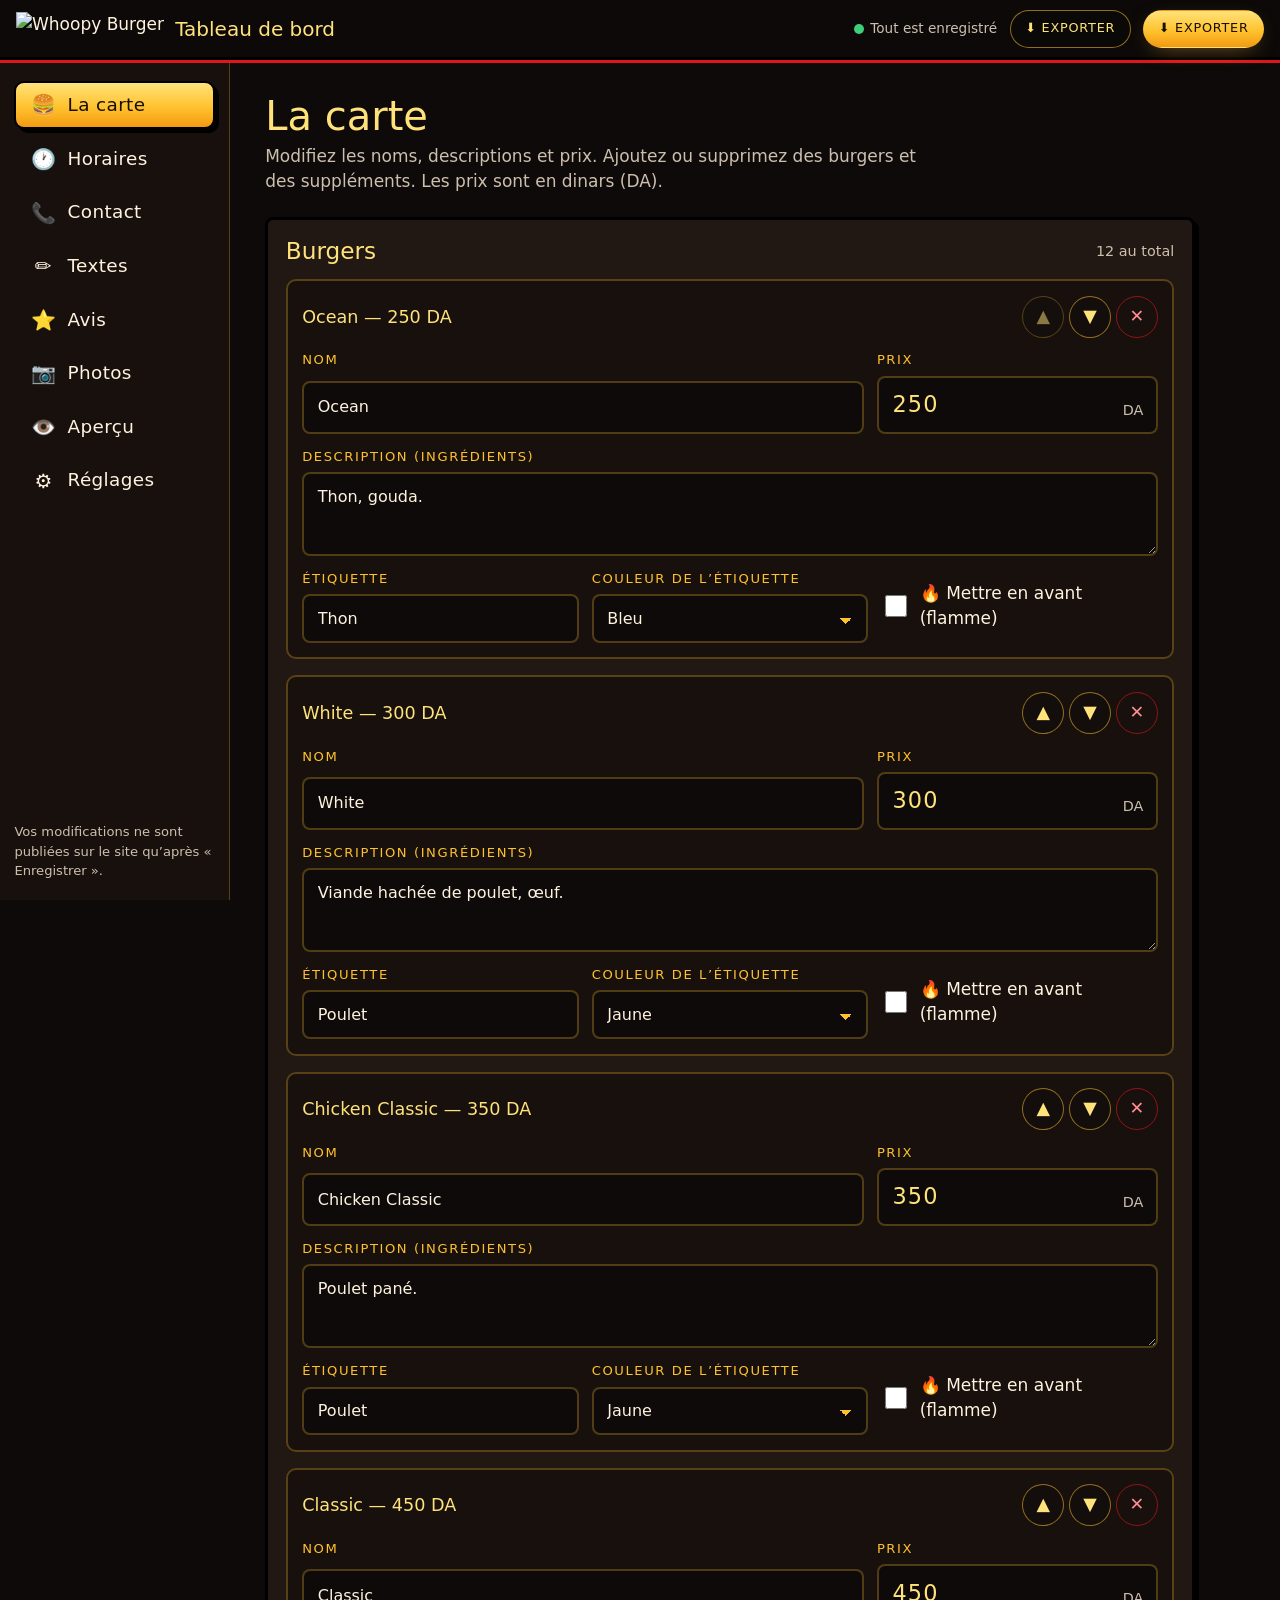
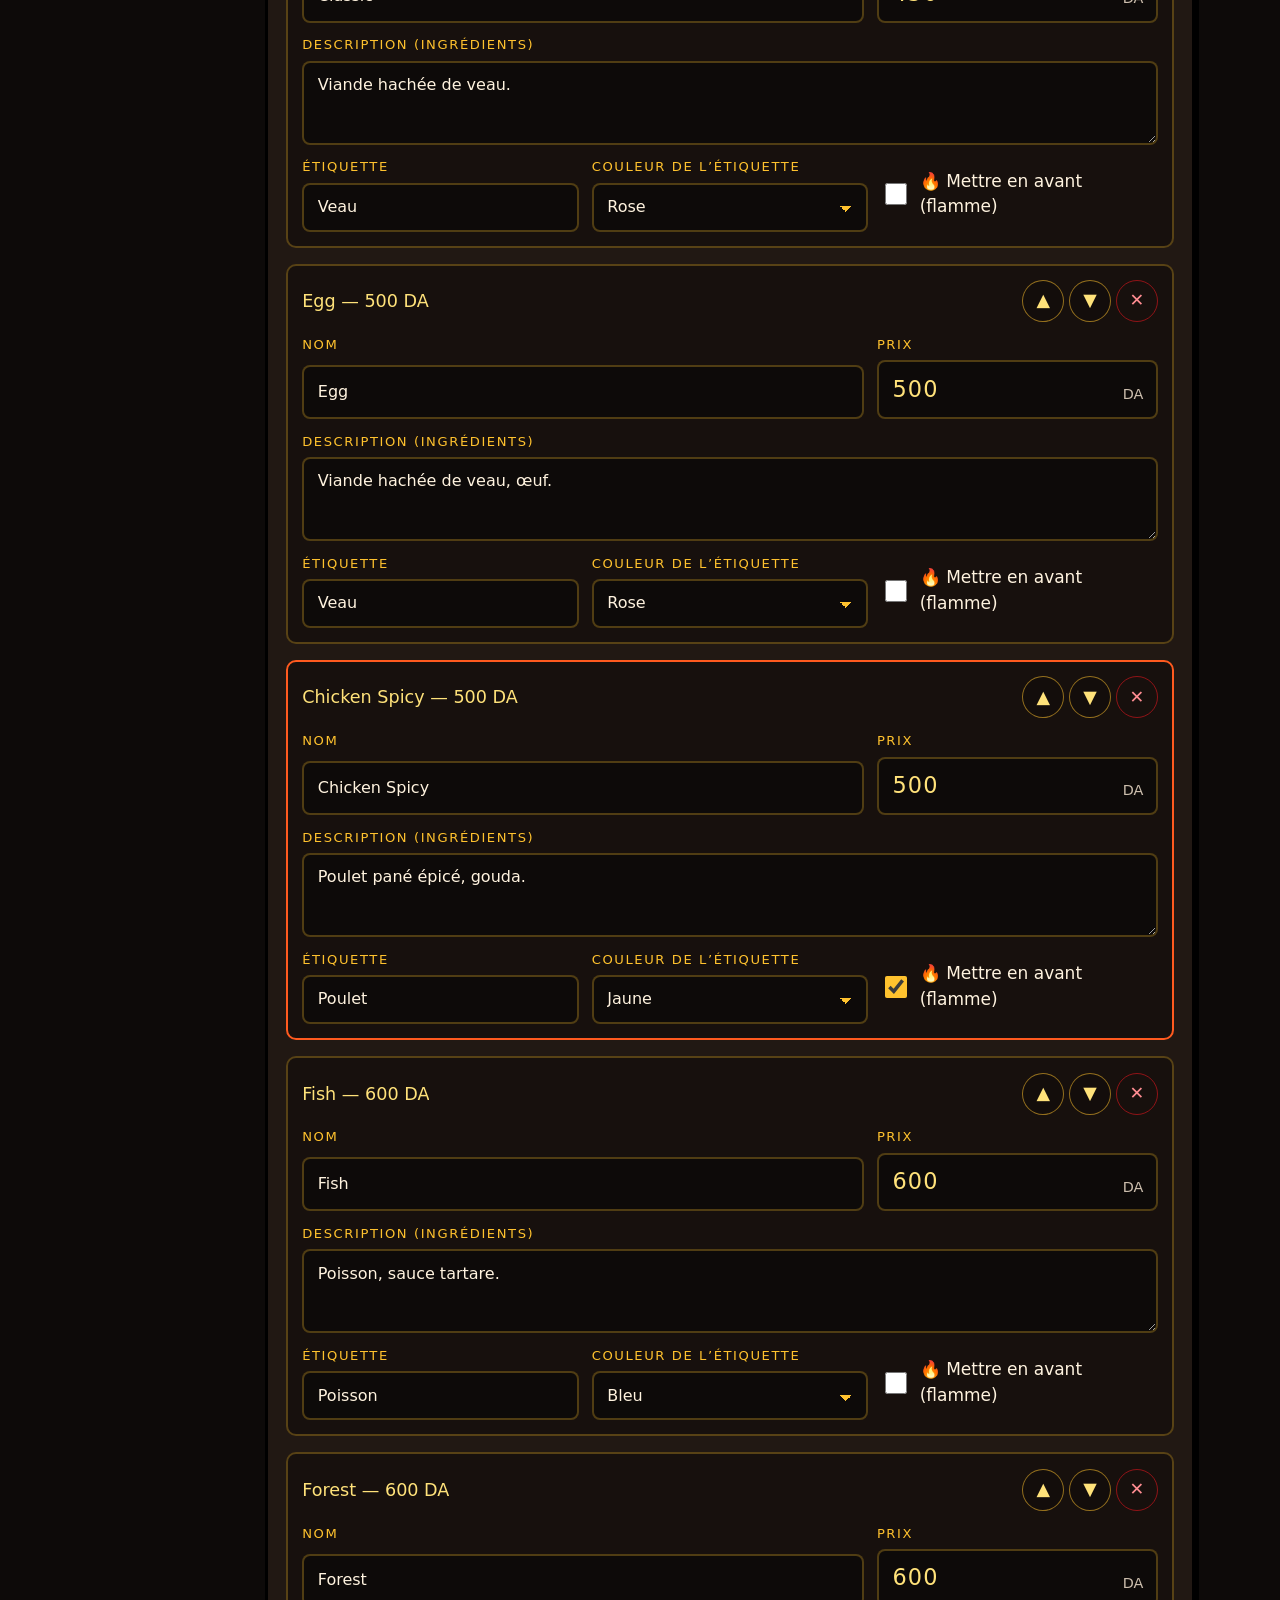
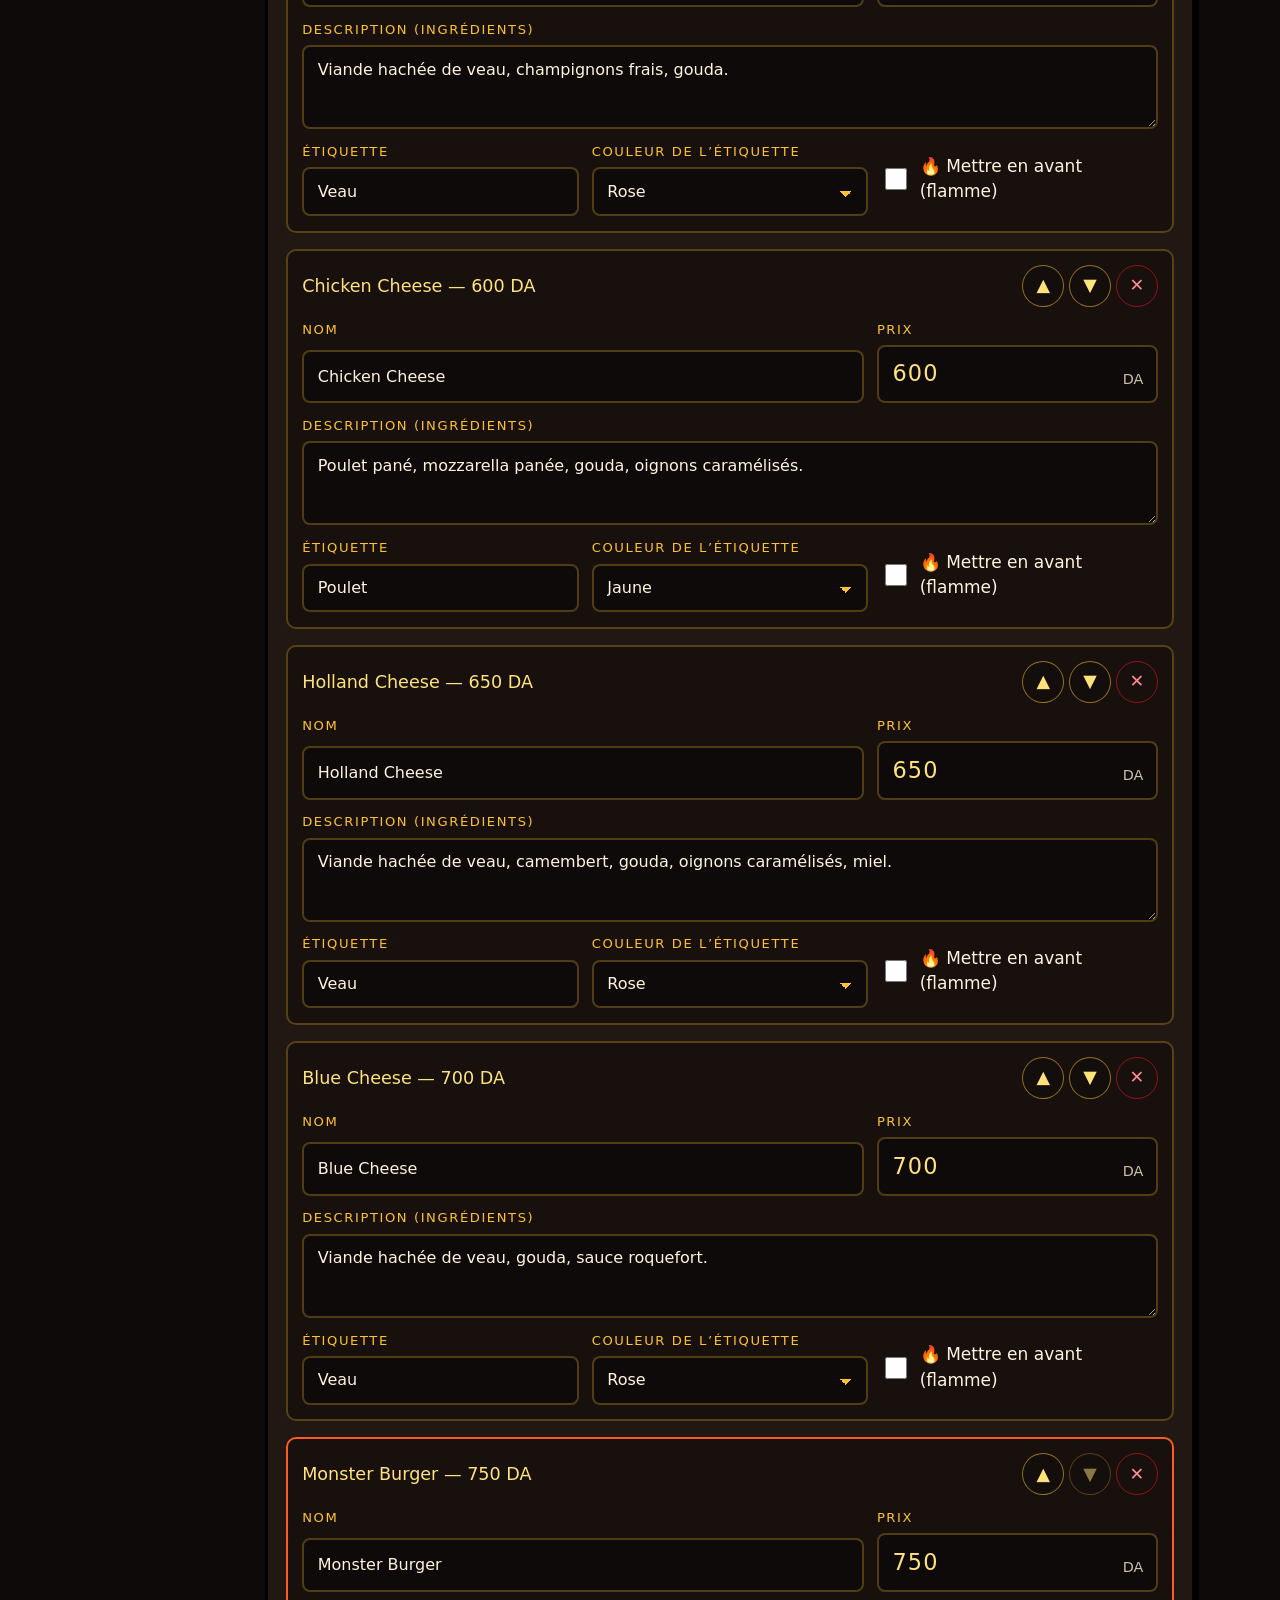
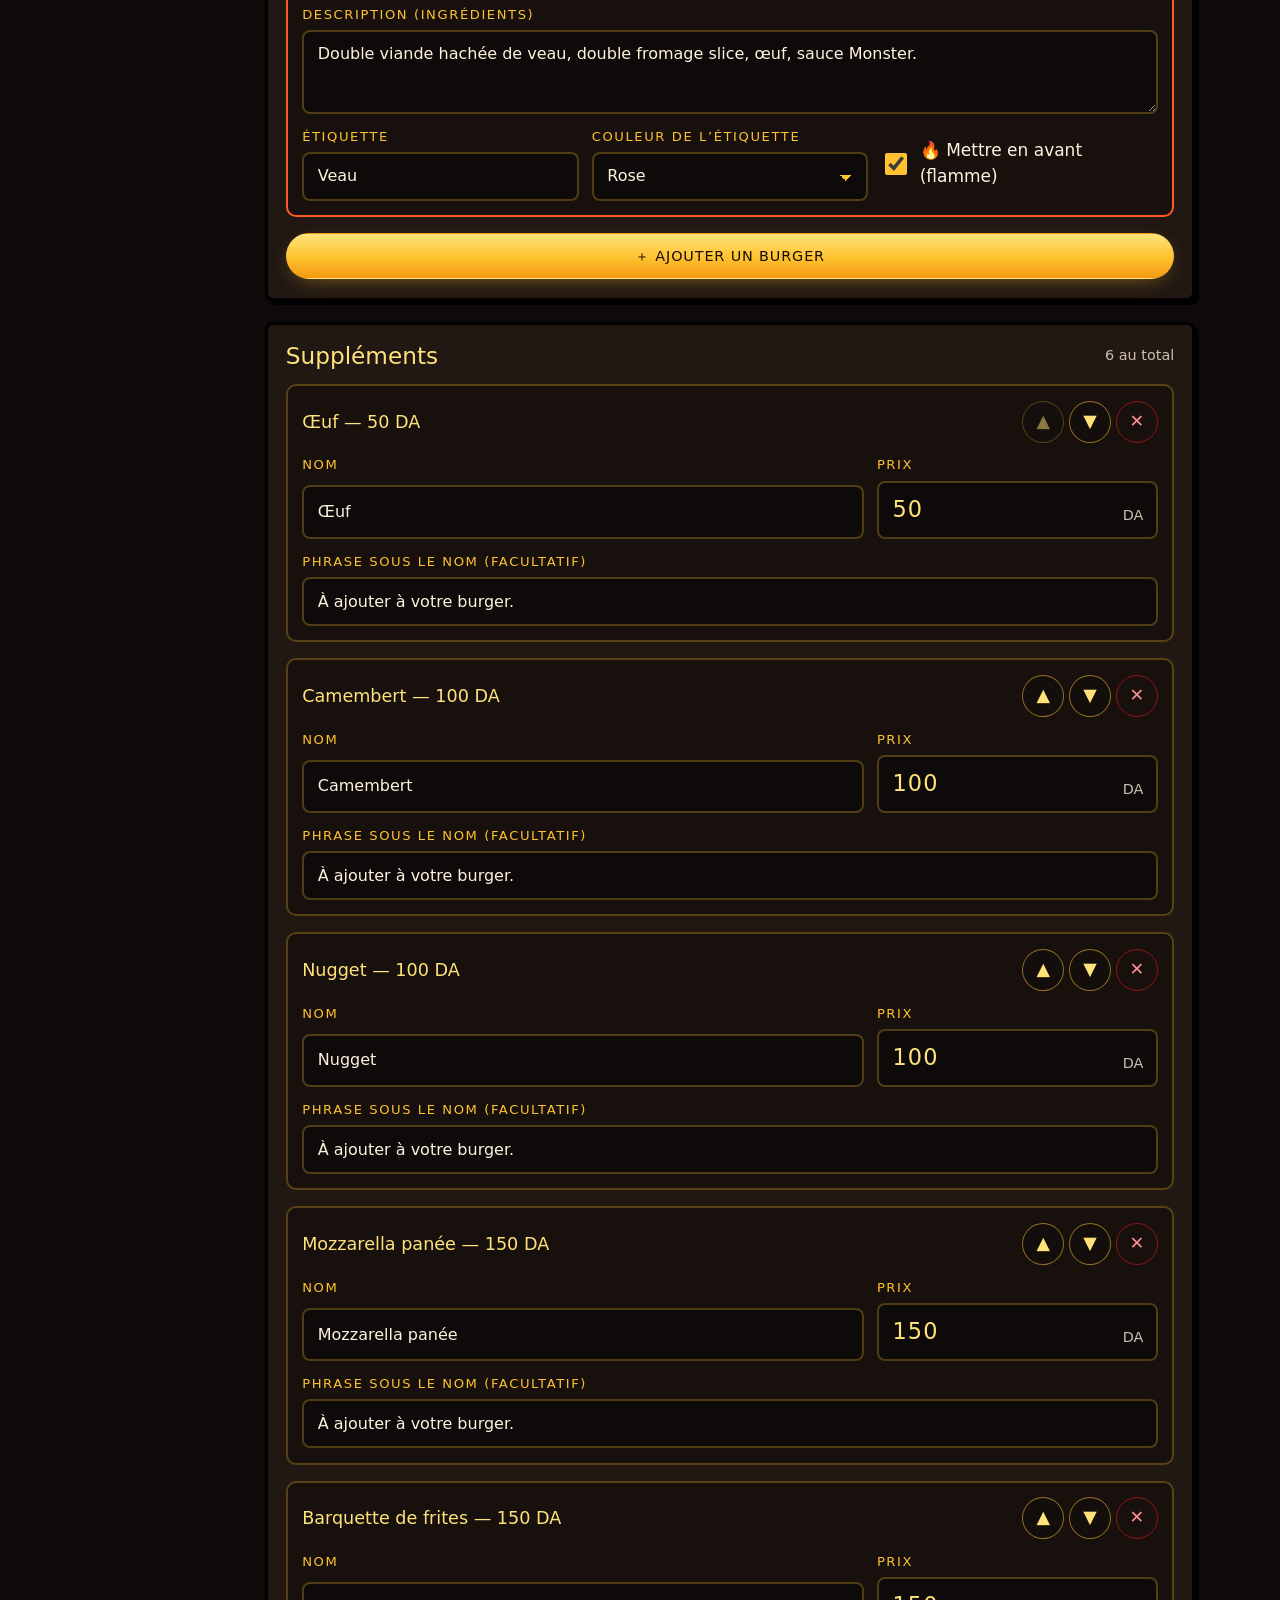
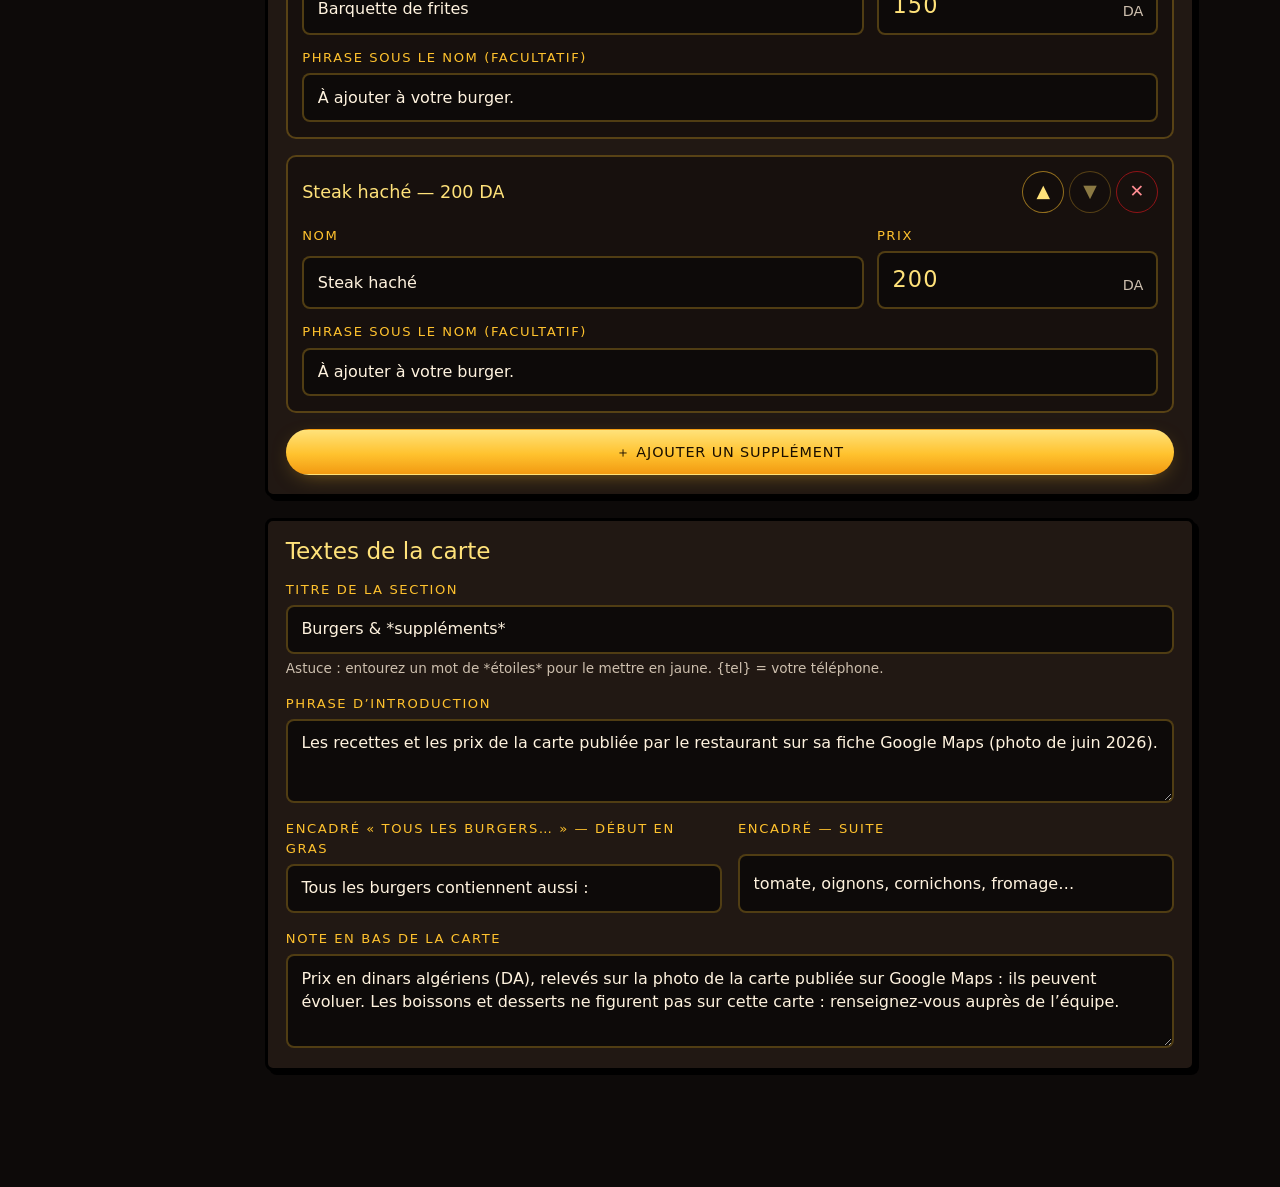
==== admin/index.html @ 3dff4fd6 "Initial commit" ====
<!doctype html>
<html lang="fr">
<head>
<meta charset="utf-8">
<meta name="viewport" content="width=device-width,initial-scale=1,viewport-fit=cover">
<meta name="robots" content="noindex,nofollow">
<meta name="theme-color" content="#0d0a09">
<title>Tableau de bord — Whoopy Burger</title>
<link rel="icon" href="/favicon.svg" type="image/svg+xml">
<link rel="stylesheet" href="admin.css">
</head>
<body>
<div id="app" hidden></div>
<div id="login" hidden>
  <form class="login-card" id="login-form" autocomplete="on">
    <img class="login-logo" src="/assets/logo.svg" alt="Whoopy Burger" width="220" height="70">
    <h1>Tableau de bord</h1>
    <p class="mut">Entrez le mot de passe pour modifier votre site.</p>
    <label class="f"><span>Mot de passe</span>
      <input id="login-pw" type="password" autocomplete="current-password" required autofocus></label>
    <p class="login-err" id="login-err" role="alert" hidden></p>
    <button class="btn btn-solid" type="submit">Se connecter</button>
  </form>
</div>
<div id="boot" class="boot">Chargement…</div>
<div id="toasts" aria-live="polite"></div>
<noscript><p style="padding:2rem">Le tableau de bord a besoin de JavaScript.</p></noscript>
<script src="admin.js"></script>
</body>
</html>
---- admin/admin.css ----
/* Tableau de bord Whoopy Burger — même univers que le site (noir, or, rouge, contours « BD ») */
@font-face{font-family:Lilita;src:url(/assets/fonts/lilita.woff2) format("woff2"),url(../assets/fonts/lilita.woff2) format("woff2");font-display:swap}
@font-face{font-family:Bangers;src:url(/assets/fonts/bangers.woff2) format("woff2"),url(../assets/fonts/bangers.woff2) format("woff2");font-display:swap}
@font-face{font-family:Jost;src:url(/assets/fonts/jost-var.woff2) format("woff2"),url(../assets/fonts/jost-var.woff2) format("woff2");font-weight:300 600;font-display:swap}
:root{--bg:#0d0a09;--bg2:#17100d;--bg3:#211813;--bg4:#2b1f18;--ink:#fff3df;--mut:#cdbfae;--g1:#ffe27a;--g2:#ffc22e;--g3:#e8960b;--red:#e0161e;--red2:#b30f16;--k:#000;--ok:#3ecf7a;
 --line:rgba(255,194,46,.28);--line2:rgba(255,194,46,.55);--gold:linear-gradient(180deg,#ffe27a 0%,#ffc22e 55%,#f29a12 100%);
 --serif:Lilita,"Arial Rounded MT Bold","Trebuchet MS",system-ui,sans-serif;--comic:Bangers,Lilita,Impact,system-ui,sans-serif;--sans:Jost,"Segoe UI",system-ui,sans-serif;--sh:4px 4px 0 var(--k);--navh:62px}
*,*:before,*:after{box-sizing:border-box}
html{-webkit-text-size-adjust:100%;background:var(--bg)}
body{margin:0;font:400 1.0625rem/1.5 var(--sans);color:var(--ink);background:var(--bg);min-height:100vh}
[hidden]{display:none!important}
h1,h2,h3,h4,p,ul,ol{margin:0}ul,ol{padding:0;list-style:none}
a{color:var(--g1)}
button,input,select,textarea{font:inherit;color:inherit}
:focus-visible{outline:2px solid var(--g1);outline-offset:2px}
.mut{color:var(--mut)}.sm{font-size:.9rem}
.boot{display:grid;place-items:center;min-height:100vh;color:var(--mut)}

/* boutons */
.btn{display:inline-flex;align-items:center;justify-content:center;gap:.5rem;padding:.7rem 1.2rem;min-height:46px;border-radius:999px;border:1px solid transparent;font:500 .9rem/1 var(--sans);letter-spacing:.06em;text-transform:uppercase;text-decoration:none;cursor:pointer;background:none;transition:transform .2s,box-shadow .2s,background .2s;text-align:center}
.btn:hover{transform:translateY(-2px)}
.btn:disabled{opacity:.5;cursor:not-allowed;transform:none}
.btn-solid{background:var(--gold);color:#1a0e00;box-shadow:0 6px 22px -10px #ffc22e99}
.btn-line{border-color:var(--line2);color:var(--g1);background:#0d0a0959}
.btn-line:hover{background:#ffc22e1f}
.btn-danger{border-color:#e0161e99;color:#ff8d92}
.btn-danger:hover{background:#e0161e26}
.btn-sm{min-height:38px;padding:.5rem .9rem;font-size:.8rem}
.btn-ic{min-width:42px;min-height:42px;padding:0;font-size:1.1rem;letter-spacing:0}

/* connexion */
#login{min-height:100vh;display:grid;place-items:center;padding:1.2rem;background:radial-gradient(ellipse at 50% 0,#2b1a10,transparent 60%),var(--bg)}
.login-card{width:min(420px,100%);background:var(--bg3);border:3px solid var(--k);box-shadow:8px 8px 0 var(--red);border-radius:6px;padding:2rem 1.6rem;display:grid;gap:1rem;text-align:center}
.login-logo{margin:0 auto;height:auto;max-width:220px}
.login-card h1{font:400 2rem/1 var(--serif);color:var(--g1)}
.login-card .f{text-align:left}
.login-err{color:#ff8d92;font-weight:500}

/* champs */
.f{display:grid;gap:.35rem;margin:0;min-width:0}
.f>span{font-size:.82rem;letter-spacing:.12em;text-transform:uppercase;color:var(--g2);font-weight:500}
.f small{color:var(--mut);font-size:.85rem;line-height:1.35}
input[type=text],input[type=number],input[type=password],input[type=time],input[type=url],input[type=tel],select,textarea{width:100%;min-height:46px;padding:.65rem .85rem;background:var(--bg);border:2px solid var(--line);border-radius:8px;color:var(--ink);font-size:1rem}
textarea{resize:vertical;line-height:1.45;min-height:84px}
input:focus,select:focus,textarea:focus{border-color:var(--g2);outline:none;box-shadow:0 0 0 3px #ffc22e33}
select{appearance:none;background-image:linear-gradient(45deg,transparent 50%,var(--g2) 50%),linear-gradient(135deg,var(--g2) 50%,transparent 50%);background-position:calc(100% - 20px) 55%,calc(100% - 14px) 55%;background-size:6px 6px;background-repeat:no-repeat;padding-right:2.2rem}
.chk{display:flex;align-items:center;gap:.6rem;min-height:46px;cursor:pointer}
.chk input{width:22px;height:22px;accent-color:var(--g2);flex:none}
.grid2{display:grid;gap:1rem;grid-template-columns:repeat(auto-fit,minmax(min(100%,260px),1fr))}
.grid3{display:grid;gap:1rem;grid-template-columns:repeat(auto-fit,minmax(min(100%,180px),1fr))}

/* structure */
.top{position:sticky;top:0;z-index:50;display:flex;align-items:center;gap:.8rem;padding:.6rem 1rem;padding-top:max(.6rem,env(safe-area-inset-top));background:#0d0a09ee;backdrop-filter:blur(12px);-webkit-backdrop-filter:blur(12px);border-bottom:3px solid var(--k);box-shadow:0 3px 0 var(--red)}
.top .brand{display:flex;align-items:center;gap:.7rem;min-width:0}
.top .brand img{height:34px;width:auto}
.top .brand b{font:400 1.25rem/1 var(--serif);color:var(--g1);white-space:nowrap}
.top .sp{flex:1}
.status{font-size:.85rem;color:var(--mut);display:flex;align-items:center;gap:.4rem;white-space:nowrap}
.status i{width:10px;height:10px;border-radius:50%;background:var(--ok);display:inline-block}
.status.dirty{color:var(--g1)}.status.dirty i{background:var(--g2);animation:pulse 1.4s infinite}
@keyframes pulse{50%{opacity:.3}}
.shell{display:grid;grid-template-columns:230px 1fr;min-height:calc(100vh - var(--navh))}
.side{position:sticky;top:var(--navh);align-self:start;height:calc(100vh - var(--navh));padding:1.2rem .9rem;border-right:1px solid var(--line);background:var(--bg2);display:flex;flex-direction:column;gap:.35rem;overflow:auto}
.side button{display:flex;align-items:center;gap:.7rem;width:100%;text-align:left;padding:.75rem .9rem;min-height:48px;border-radius:10px;border:2px solid transparent;background:none;cursor:pointer;font:400 1.15rem/1 var(--serif);letter-spacing:.02em;color:var(--ink)}
.side button .ic{font-size:1.25rem;width:1.6rem;text-align:center}
.side button:hover{background:var(--bg3)}
.side button[aria-current=page]{background:var(--gold);color:#1a0e00;border-color:var(--k);box-shadow:var(--sh)}
.side .hint{margin-top:auto;font-size:.82rem;color:var(--mut)}
main{min-width:0;padding:clamp(1rem,3vw,2.2rem);padding-bottom:6rem;max-width:1000px;width:100%}
main h2{font:400 clamp(1.8rem,4vw,2.5rem)/1.05 var(--serif);color:var(--g1);margin-bottom:.3rem}
.lead{color:var(--mut);margin:.4rem 0 1.4rem;max-width:42rem}
.card{background:var(--bg3);border:3px solid var(--k);box-shadow:var(--sh);border-radius:8px;padding:1.1rem 1.1rem 1.2rem;margin:0 0 1.3rem;display:grid;gap:1rem}
.card>h3{font:400 1.45rem/1.1 var(--serif);color:var(--g1);display:flex;align-items:center;justify-content:space-between;gap:.6rem;flex-wrap:wrap}
.card>h3 small{font:400 .9rem var(--sans);color:var(--mut)}
details.adv{border:2px dashed var(--line);border-radius:8px;padding:.2rem .9rem}
details.adv summary{cursor:pointer;min-height:44px;display:flex;align-items:center;color:var(--g2);font-weight:500;letter-spacing:.06em}
details.adv[open] summary{margin-bottom:.8rem}
details.adv>div{display:grid;gap:1rem;padding-bottom:1rem}
.note{padding:.8rem 1rem;border-left:4px solid var(--g2);background:#ffc22e14;border-radius:0 8px 8px 0;font-size:.95rem}
.note.warn{border-color:var(--red);background:#e0161e1f}

/* listes */
.item{background:var(--bg2);border:2px solid var(--line);border-radius:10px;padding:.9rem;display:grid;gap:.8rem;position:relative}
.item.hot{border-color:#ff5a1f}
.item-h{display:flex;align-items:center;gap:.5rem;justify-content:space-between}
.item-h b{font:400 1.1rem var(--serif);color:var(--g1);overflow:hidden;text-overflow:ellipsis;white-space:nowrap;min-width:0}
.item-h .acts{display:flex;gap:.3rem;flex:none}
.rowf{display:grid;gap:.8rem;grid-template-columns:minmax(0,2fr) minmax(0,1fr)}
.rowf3{display:grid;gap:.8rem;grid-template-columns:repeat(3,minmax(0,1fr))}
.price-f input{font-family:var(--comic);font-size:1.4rem;letter-spacing:.05em;color:var(--g1)}
.price-f{position:relative}.price-f:after{content:"DA";position:absolute;right:.9rem;bottom:.8rem;color:var(--mut);font-size:.9rem;pointer-events:none}
.price-f input{padding-right:2.6rem}
.addbtn{width:100%}

/* horaires */
.day{display:grid;gap:.6rem;padding:.8rem;background:var(--bg2);border:2px solid var(--line);border-radius:10px}
.day-h{display:flex;align-items:center;justify-content:space-between;gap:.6rem;flex-wrap:wrap}
.day-h b{font:400 1.3rem var(--comic);letter-spacing:.08em;color:var(--g1);min-width:7rem}
.plage{display:flex;align-items:center;gap:.5rem;flex-wrap:wrap}
.plage input[type=time]{width:9.5rem}
.plage .sep{color:var(--mut)}
.closed-t{color:var(--mut);font-style:italic}

/* photos */
.photos{display:grid;gap:1.1rem;grid-template-columns:repeat(auto-fill,minmax(min(100%,290px),1fr))}
.ph{background:var(--bg2);border:2px solid var(--line);border-radius:10px;overflow:hidden;display:grid;align-content:start}
.ph-img{aspect-ratio:4/3;background:#000;display:grid;place-items:center;overflow:hidden;position:relative}
.ph-img img{width:100%;height:100%;object-fit:cover}
.ph-img .new{position:absolute;top:.5rem;left:.5rem;background:var(--red);color:#fff;padding:.15rem .6rem;border-radius:999px;font:400 .8rem var(--comic);letter-spacing:.1em}
.ph-b{padding:.8rem;display:grid;gap:.7rem}
.ph-b h4{font:400 1.05rem/1.2 var(--serif);color:var(--g1)}
.ph-act{display:flex;gap:.5rem;flex-wrap:wrap}
.needalt{border-color:var(--red)!important}

/* aperçu */
.pv-bar{display:flex;gap:.6rem;flex-wrap:wrap;margin-bottom:1rem;align-items:center}
.pv-wrap{display:grid;place-items:start center;background:#000;border:3px solid var(--k);border-radius:8px;padding:.6rem;box-shadow:var(--sh)}
.pv-frame{width:100%;height:min(78vh,900px);border:0;background:#000;border-radius:4px;display:block}
.pv-wrap.phone{padding:1rem}
.pv-wrap.phone .pv-frame{width:390px;max-width:100%;height:min(78vh,780px);border:10px solid #2b1f18;border-radius:30px}

/* fenêtre de recadrage */
.modal{position:fixed;inset:0;z-index:100;background:#000c;display:grid;place-items:center;padding:1rem;overflow:auto}
.modal-c{width:min(520px,100%);background:var(--bg3);border:3px solid var(--k);box-shadow:8px 8px 0 var(--red);border-radius:8px;padding:1.2rem;display:grid;gap:.9rem;max-height:calc(100vh - 2rem);overflow:auto}
.modal-c h3{font:400 1.5rem var(--serif);color:var(--g1)}
.crop{position:relative;width:100%;background:#000;border:2px solid var(--line2);border-radius:6px;overflow:hidden;touch-action:none;cursor:grab}
.crop canvas{display:block;width:100%;height:100%}
.crop:active{cursor:grabbing}
.range{display:flex;align-items:center;gap:.8rem}
.range input{flex:1;accent-color:var(--g2);height:34px}
.bar{height:10px;border-radius:6px;background:var(--bg);overflow:hidden}.bar i{display:block;height:100%;background:var(--gold);width:0;transition:width .2s}

/* toasts */
#toasts{position:fixed;left:0;right:0;bottom:calc(76px + env(safe-area-inset-bottom));z-index:200;display:grid;justify-items:center;gap:.5rem;pointer-events:none;padding:0 1rem}
.toast{pointer-events:auto;max-width:min(560px,100%);padding:.8rem 1.1rem;border-radius:10px;border:3px solid var(--k);box-shadow:var(--sh);background:var(--bg4);font-weight:500;animation:tin .25s ease}
.toast.ok{background:#12351f;border-color:#3ecf7a}.toast.er{background:#4a1014;border-color:var(--red)}
@keyframes tin{from{transform:translateY(12px);opacity:0}}

/* barre d'enregistrement flottante (mobile) */
.savebar{position:fixed;left:0;right:0;bottom:0;z-index:60;display:none;gap:.6rem;padding:.6rem 1rem;padding-bottom:max(.6rem,env(safe-area-inset-bottom));background:#0d0a09f2;border-top:3px solid var(--k);box-shadow:0 -3px 0 var(--red)}
.savebar .btn{flex:1}

@media(max-width:900px){
 .shell{grid-template-columns:minmax(0,1fr)}
 .side{position:fixed;top:auto;bottom:0;left:0;right:0;height:auto;z-index:70;flex-direction:row;overflow-x:auto;padding:.4rem .5rem;padding-bottom:max(.4rem,env(safe-area-inset-bottom));border-right:0;border-top:3px solid var(--k);box-shadow:0 -3px 0 var(--red);gap:.25rem;scrollbar-width:none}
 .side::-webkit-scrollbar{display:none}
 .side button{flex:none;flex-direction:column;gap:.15rem;width:auto;min-width:74px;padding:.45rem .5rem;font-size:.8rem;text-align:center;justify-content:center;min-height:54px}
 .side button .ic{font-size:1.3rem}
 .side .hint{display:none}
 .top .brand b{display:none}
 .top .hide-m{display:none}
 .savebar{display:flex;bottom:66px}
 #toasts{bottom:calc(140px + env(safe-area-inset-bottom))}
 main{padding-bottom:9rem}
 .rowf,.rowf3{grid-template-columns:repeat(2,minmax(0,1fr))}
}
@media(max-width:520px){.rowf{grid-template-columns:minmax(0,1fr)}.rowf3{grid-template-columns:minmax(0,1fr)}.plage input[type=time]{width:8.4rem}.card{padding:.9rem}}
@media(prefers-reduced-motion:reduce){*{animation:none!important;transition:none!important}}

.tsel{display:inline-flex;align-items:center;gap:.35rem}.tsel select{width:5.4rem;font-size:1.05rem;font-variant-numeric:tabular-nums}

.card,.item,.day,.ph,.ph-b,.modal-c,details.adv>div,.login-card{grid-template-columns:minmax(0,1fr)}
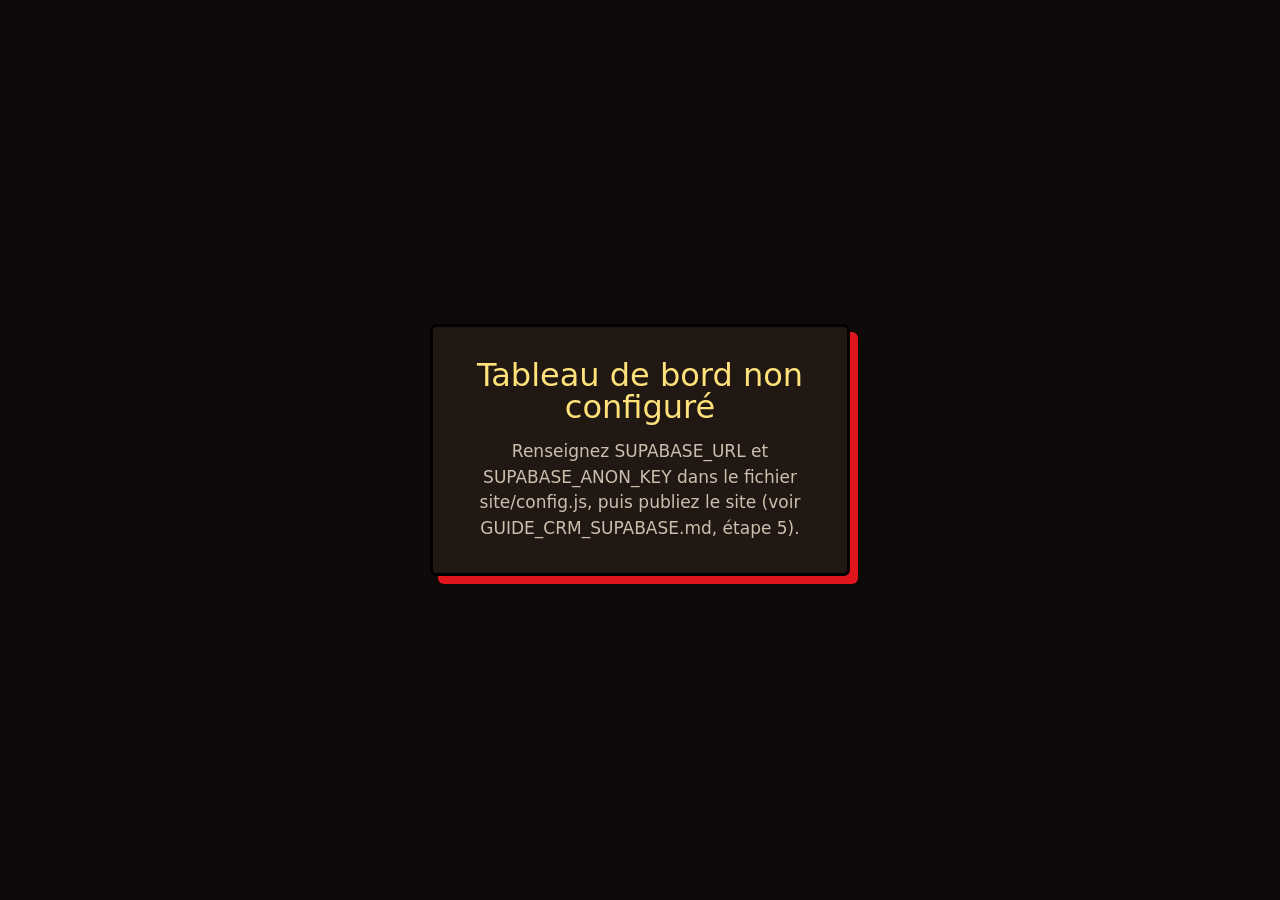
==== commit afff8c03: "Tableau de bord Supabase : contenu en direct, commandes en ligne et CRM (clients, statistiques)" ====
--- a/admin/index.html
+++ b/admin/index.html
@@ -15,9 +15,11 @@
   <form class="login-card" id="login-form" autocomplete="on">
     <img class="login-logo" src="/assets/logo.svg" alt="Whoopy Burger" width="220" height="70">
     <h1>Tableau de bord</h1>
-    <p class="mut">Entrez le mot de passe pour modifier votre site.</p>
+    <p class="mut">Connectez-vous avec l’e-mail et le mot de passe du patron.</p>
+    <label class="f"><span>E-mail</span>
+      <input id="login-email" type="email" autocomplete="username" required autofocus></label>
     <label class="f"><span>Mot de passe</span>
-      <input id="login-pw" type="password" autocomplete="current-password" required autofocus></label>
+      <input id="login-pw" type="password" autocomplete="current-password" required></label>
     <p class="login-err" id="login-err" role="alert" hidden></p>
     <button class="btn btn-solid" type="submit">Se connecter</button>
   </form>
@@ -25,6 +27,8 @@
 <div id="boot" class="boot">Chargement…</div>
 <div id="toasts" aria-live="polite"></div>
 <noscript><p style="padding:2rem">Le tableau de bord a besoin de JavaScript.</p></noscript>
+<script src="https://cdn.jsdelivr.net/npm/@supabase/supabase-js@2.117.3/dist/umd/supabase.js"></script>
+<script src="/config.js"></script>
 <script src="admin.js"></script>
 </body>
 </html>
--- a/admin/admin.css
+++ b/admin/admin.css
@@ -40,7 +40,7 @@
 .f{display:grid;gap:.35rem;margin:0;min-width:0}
 .f>span{font-size:.82rem;letter-spacing:.12em;text-transform:uppercase;color:var(--g2);font-weight:500}
 .f small{color:var(--mut);font-size:.85rem;line-height:1.35}
-input[type=text],input[type=number],input[type=password],input[type=time],input[type=url],input[type=tel],select,textarea{width:100%;min-height:46px;padding:.65rem .85rem;background:var(--bg);border:2px solid var(--line);border-radius:8px;color:var(--ink);font-size:1rem}
+input[type=text],input[type=search],input[type=email],input[type=number],input[type=password],input[type=time],input[type=url],input[type=tel],select,textarea{width:100%;min-height:46px;padding:.65rem .85rem;background:var(--bg);border:2px solid var(--line);border-radius:8px;color:var(--ink);font-size:1rem}
 textarea{resize:vertical;line-height:1.45;min-height:84px}
 input:focus,select:focus,textarea:focus{border-color:var(--g2);outline:none;box-shadow:0 0 0 3px #ffc22e33}
 select{appearance:none;background-image:linear-gradient(45deg,transparent 50%,var(--g2) 50%),linear-gradient(135deg,var(--g2) 50%,transparent 50%);background-position:calc(100% - 20px) 55%,calc(100% - 14px) 55%;background-size:6px 6px;background-repeat:no-repeat;padding-right:2.2rem}
@@ -160,3 +160,26 @@
 .tsel{display:inline-flex;align-items:center;gap:.35rem}.tsel select{width:5.4rem;font-size:1.05rem;font-variant-numeric:tabular-nums}
 
 .card,.item,.day,.ph,.ph-b,.modal-c,details.adv>div,.login-card{grid-template-columns:minmax(0,1fr)}
+
+/* ───── CRM (commandes, clients, statistiques) ───── */
+.crm-bar{display:flex;gap:1rem;align-items:end;flex-wrap:wrap;margin-bottom:1rem}
+.crm-bar .f{margin:0}
+.crm-list{display:grid;gap:.9rem}
+.crm-o{border-left:6px solid #888}
+.crm-o[data-st="nouvelle"]{border-left-color:#e0161e}
+.crm-o[data-st="en préparation"]{border-left-color:#f29a12}
+.crm-o[data-st="prête"]{border-left-color:#3aa655}
+.crm-o[data-st="livrée"]{border-left-color:#5b7cff;opacity:.85}
+.crm-o[data-st="annulée"]{border-left-color:#777;opacity:.6}
+.crm-cols{display:grid;grid-template-columns:1fr 1fr;gap:1rem}
+@media (max-width:700px){.crm-cols{grid-template-columns:1fr}}
+.crm-cols p{margin:.2rem 0}
+.crm-items{margin:0;padding-left:1.1rem}
+.crm-st{max-width:16rem}
+.kpis{display:grid;grid-template-columns:repeat(auto-fit,minmax(11rem,1fr));gap:.9rem;margin-bottom:1.2rem}
+.kpi{display:grid;gap:.2rem;padding:1rem 1.2rem;border-radius:16px;background:rgba(255,194,46,.08);border:1px solid rgba(255,194,46,.3)}
+.kpi b{font-size:1.6rem}
+.crm-tab{width:100%;border-collapse:collapse}
+.crm-tab th,.crm-tab td{text-align:left;padding:.45rem .5rem;border-bottom:1px solid rgba(255,255,255,.08)}
+.crm-tab .barc{width:35%}
+.crm-tab .bar{display:block;height:.7rem;border-radius:99px;background:linear-gradient(90deg,#ffc22e,#e0161e);min-width:2px}
